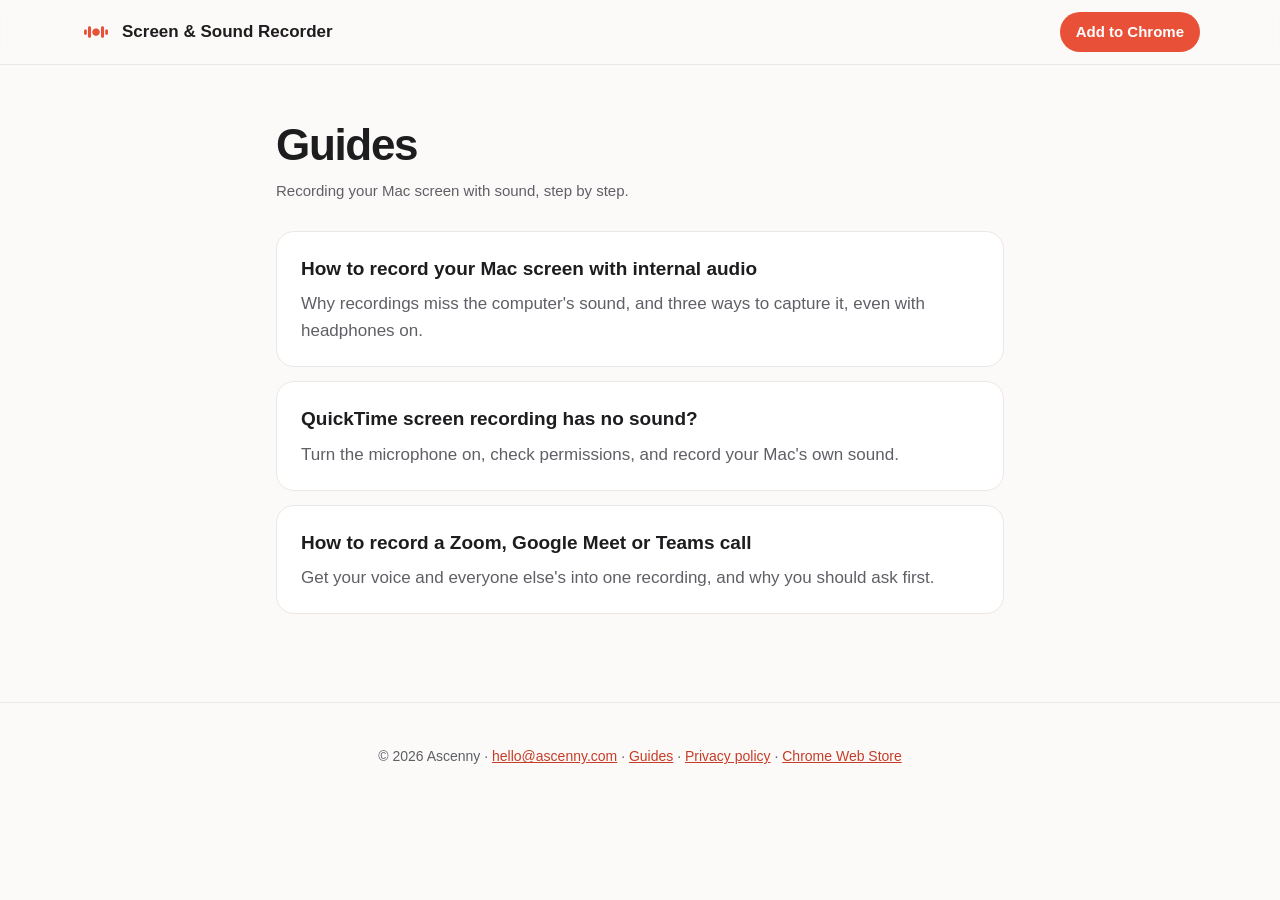
==== guides/index.html @ 5144b342 "Add three guides on recording a Mac screen with sound" ====
<!doctype html>
<html lang="en">
<head>
  <meta charset="utf-8">
  <meta name="viewport" content="width=device-width, initial-scale=1">
  <title>Guides: Recording Your Mac Screen with Sound</title>
  <meta name="description" content="Step-by-step guides for recording your Mac screen with the computer's sound and your microphone, fixing silent QuickTime recordings, and recording video calls.">
  <link rel="canonical" href="https://recorder.ascenny.com/guides">
  <link rel="icon" href="/assets/icon.png">
  <meta name="theme-color" content="#e85138">
  <link rel="stylesheet" href="/style.css">
</head>
<body>
  <header class="nav">
    <a class="brand" href="/"><img src="/assets/icon.png" alt="" width="32" height="32">Screen &amp; Sound Recorder</a>
    <a class="button small" href="https://chromewebstore.google.com/detail/gemaaokegkngogofohbmpjndjohbkkob">Add to Chrome</a>
  </header>

  <main>
    <article class="doc">
      <h1>Guides</h1>
      <p class="updated">Recording your Mac screen with sound, step by step.</p>
      <div class="guide-list">
        <a href="/guides/record-mac-screen-with-internal-audio"><h3>How to record your Mac screen with internal audio</h3><p>Why recordings miss the computer's sound, and three ways to capture it, even with headphones on.</p></a>
        <a href="/guides/quicktime-screen-recording-no-sound"><h3>QuickTime screen recording has no sound?</h3><p>Turn the microphone on, check permissions, and record your Mac's own sound.</p></a>
        <a href="/guides/record-video-call-on-mac"><h3>How to record a Zoom, Google Meet or Teams call</h3><p>Get your voice and everyone else's into one recording, and why you should ask first.</p></a>
      </div>
    </article>
  </main>

  <footer>
    <p>© 2026 Ascenny · <a href="mailto:hello@ascenny.com">hello@ascenny.com</a> · <a href="/guides">Guides</a> · <a href="/privacy">Privacy policy</a> · <a href="https://chromewebstore.google.com/detail/gemaaokegkngogofohbmpjndjohbkkob">Chrome Web Store</a></p>
  </footer>
</body>
</html>
---- style.css ----
:root {
  color-scheme: light dark;
  --bg: #fbfaf9;
  --surface: #ffffff;
  --text: #1d1d1f;
  --muted: #5f5f66;
  --line: #ebe7e4;
  --coral: #e85138;
  --coral-dark: #c63d27;
  --maroon: #2a1215;
  --radius: 18px;
}

@media (prefers-color-scheme: dark) {
  :root {
    --bg: #141213;
    --surface: #1e1b1c;
    --text: #f5f3f2;
    --muted: #a8a3a1;
    --line: #2f2a2b;
    --coral: #ff6b4f;
    --coral-dark: #ff8a73;
  }
}

* {
  box-sizing: border-box;
}

html {
  scroll-behavior: smooth;
}

body {
  margin: 0;
  background: var(--bg);
  color: var(--text);
  font: 17px/1.6 -apple-system, BlinkMacSystemFont, "SF Pro Text", "Segoe UI", Roboto, sans-serif;
  -webkit-font-smoothing: antialiased;
}

a {
  color: var(--coral-dark);
}

img,
video {
  display: block;
  max-width: 100%;
  height: auto;
}

.nav {
  position: sticky;
  top: 0;
  z-index: 5;
  display: flex;
  align-items: center;
  justify-content: space-between;
  gap: 16px;
  padding: 12px max(16px, calc((100vw - 1120px) / 2));
  background: color-mix(in srgb, var(--bg) 86%, transparent);
  backdrop-filter: saturate(180%) blur(16px);
  border-bottom: 1px solid var(--line);
}

.brand {
  display: flex;
  align-items: center;
  gap: 10px;
  color: var(--text);
  font-weight: 700;
  text-decoration: none;
}

main > section {
  max-width: 1120px;
  margin: 0 auto;
  padding: 72px 16px 0;
}

.hero {
  text-align: center;
}

.eyebrow {
  margin: 0 0 14px;
  color: var(--coral);
  font-size: 14px;
  font-weight: 700;
  letter-spacing: 0.08em;
  text-transform: uppercase;
}

h1 {
  max-width: 880px;
  margin: 0 auto;
  font-size: clamp(36px, 6vw, 64px);
  line-height: 1.08;
  letter-spacing: -0.03em;
}

h1 span {
  color: var(--coral);
}

h2 {
  margin: 0 0 18px;
  font-size: clamp(28px, 4vw, 40px);
  line-height: 1.15;
  letter-spacing: -0.02em;
}

h3 {
  margin: 0 0 6px;
  font-size: 19px;
}

.lede {
  max-width: 680px;
  margin: 22px auto 0;
  color: var(--muted);
  font-size: 20px;
}

.actions {
  display: flex;
  flex-wrap: wrap;
  align-items: center;
  justify-content: center;
  gap: 14px 24px;
  margin-top: 32px;
}

.button {
  display: inline-block;
  padding: 14px 26px;
  border-radius: 999px;
  background: var(--coral);
  color: #fff;
  font-weight: 700;
  text-decoration: none;
  box-shadow: 0 8px 24px color-mix(in srgb, var(--coral) 32%, transparent);
  transition: transform 120ms ease, filter 120ms ease;
}

.button:hover {
  filter: brightness(1.06);
  transform: translateY(-1px);
}

.button.small {
  flex: none;
  padding: 8px 16px;
  font-size: 15px;
  white-space: nowrap;
  box-shadow: none;
}

.link {
  font-weight: 600;
}

.fine {
  margin: 14px 0 0;
  color: var(--muted);
  font-size: 14px;
}

.demo {
  text-align: center;
}

.demo video {
  width: 100%;
  border-radius: var(--radius);
  background: #000;
  box-shadow: 0 24px 70px rgba(42, 18, 21, 0.25);
}

.problem,
.private {
  max-width: 760px !important;
}

.problem p,
.private p {
  color: var(--muted);
  font-size: 19px;
}

.steps ol {
  display: grid;
  grid-template-columns: repeat(3, minmax(0, 1fr));
  gap: 24px;
  margin: 0;
  padding: 0;
  list-style: none;
  counter-reset: step;
}

.steps li {
  counter-increment: step;
}

.steps img {
  margin-bottom: 16px;
  border: 1px solid var(--line);
  border-radius: 14px;
}

.steps h3::before {
  content: counter(step) ". ";
  color: var(--coral);
}

.steps p,
.grid p {
  margin: 0;
  color: var(--muted);
}

.grid {
  display: grid;
  grid-template-columns: repeat(3, minmax(0, 1fr));
  gap: 16px;
}

.grid > div {
  padding: 24px;
  border: 1px solid var(--line);
  border-radius: var(--radius);
  background: var(--surface);
}

.private {
  padding: 48px 32px !important;
  margin-top: 72px !important;
  border-radius: 28px;
  background: linear-gradient(135deg, var(--maroon), #6b1f1a 55%, var(--coral));
  color: #fff;
  text-align: center;
}

.private p {
  color: rgba(255, 255, 255, 0.86);
}

.private .link {
  color: #fff;
}

.faq details {
  border-bottom: 1px solid var(--line);
}

.faq summary {
  padding: 18px 0;
  font-weight: 650;
  cursor: pointer;
}

.faq details p {
  margin: 0 0 20px;
  color: var(--muted);
}

.cta {
  display: flex;
  flex-direction: column;
  align-items: center;
  text-align: center;
}

.cta img {
  margin-bottom: 12px;
}

.doc {
  max-width: 760px;
  margin: 0 auto;
  padding: 56px 16px 0;
}

.doc h1 {
  margin: 0;
  font-size: clamp(32px, 5vw, 44px);
}

.doc h2 {
  margin: 40px 0 12px;
  font-size: 24px;
}

.doc .updated {
  margin: 10px 0 28px;
  color: var(--muted);
  font-size: 15px;
}

.doc li {
  margin: 6px 0;
}

.doc .table {
  overflow-x: auto;
}

.doc table {
  width: 100%;
  border-collapse: collapse;
  font-size: 15px;
}

.doc th,
.doc td {
  padding: 10px 12px;
  border: 1px solid var(--line);
  text-align: left;
  vertical-align: top;
}

.doc th {
  background: var(--surface);
}

.doc h3 {
  margin: 24px 0 6px;
}

.doc ol li,
.doc ul li {
  margin: 8px 0;
}

.crumbs {
  margin: 0 0 12px;
  font-size: 15px;
  font-weight: 600;
}

.crumbs a {
  text-decoration: none;
}

.answer {
  margin: 0 0 8px;
  padding: 4px 22px;
  border-left: 4px solid var(--coral);
  border-radius: 12px;
  background: var(--surface);
}

.cta-box {
  margin: 48px 0 8px;
  padding: 32px 24px;
  border-radius: 24px;
  background: linear-gradient(135deg, var(--maroon), #6b1f1a 55%, var(--coral));
  color: #fff;
  text-align: center;
}

.cta-box h2 {
  margin: 0 0 8px;
}

.cta-box p {
  margin: 0 0 20px;
  color: rgba(255, 255, 255, 0.86);
}

.cta-box .button {
  background: #fff;
  color: var(--maroon);
  box-shadow: none;
}

.guide-list {
  display: grid;
  gap: 14px;
}

.guide-list a,
.grid a.card {
  display: block;
  padding: 22px 24px;
  border: 1px solid var(--line);
  border-radius: var(--radius);
  background: var(--surface);
  color: var(--text);
  text-decoration: none;
  transition: border-color 120ms ease, transform 120ms ease;
}

.guide-list a:hover,
.grid a.card:hover {
  border-color: var(--coral);
  transform: translateY(-1px);
}

.guide-list h3 {
  margin: 0 0 6px;
}

.guide-list p {
  margin: 0;
  color: var(--muted);
}

footer {
  margin-top: 88px;
  padding: 28px 16px 40px;
  border-top: 1px solid var(--line);
  color: var(--muted);
  font-size: 14px;
  text-align: center;
}

@media (max-width: 820px) {
  .brand {
    font-size: 15px;
    line-height: 1.2;
  }

  .steps ol,
  .grid {
    grid-template-columns: minmax(0, 1fr);
  }

  main > section {
    padding-top: 56px;
  }

  .private {
    margin: 56px 16px 0 !important;
    padding: 36px 22px !important;
  }
}
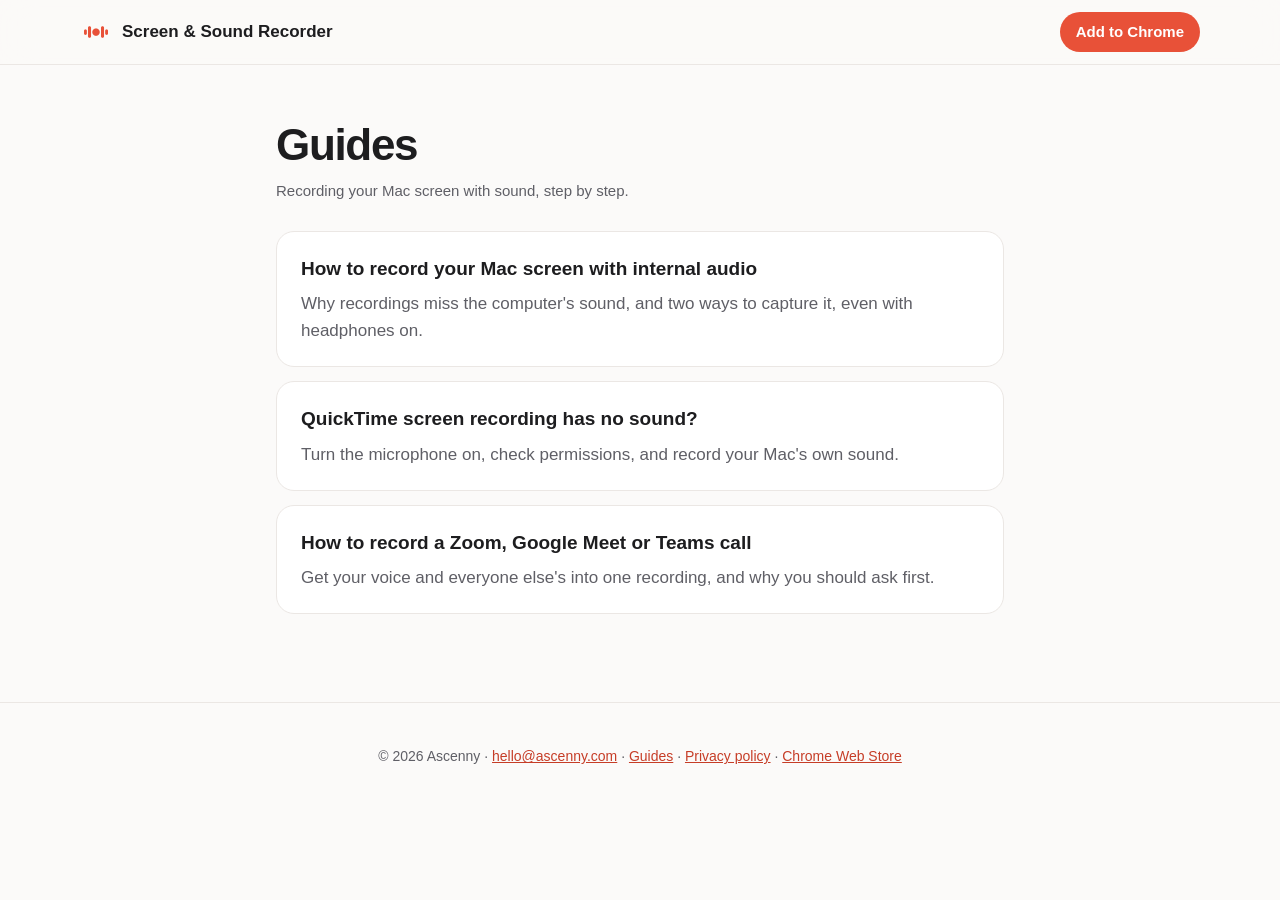
==== commit adcb310a: "Talk about QuickTime only when explaining missing computer sound" ====
--- a/guides/index.html
+++ b/guides/index.html
@@ -21,7 +21,7 @@
       <h1>Guides</h1>
       <p class="updated">Recording your Mac screen with sound, step by step.</p>
       <div class="guide-list">
-        <a href="/guides/record-mac-screen-with-internal-audio"><h3>How to record your Mac screen with internal audio</h3><p>Why recordings miss the computer's sound, and three ways to capture it, even with headphones on.</p></a>
+        <a href="/guides/record-mac-screen-with-internal-audio"><h3>How to record your Mac screen with internal audio</h3><p>Why recordings miss the computer's sound, and two ways to capture it, even with headphones on.</p></a>
         <a href="/guides/quicktime-screen-recording-no-sound"><h3>QuickTime screen recording has no sound?</h3><p>Turn the microphone on, check permissions, and record your Mac's own sound.</p></a>
         <a href="/guides/record-video-call-on-mac"><h3>How to record a Zoom, Google Meet or Teams call</h3><p>Get your voice and everyone else's into one recording, and why you should ask first.</p></a>
       </div>
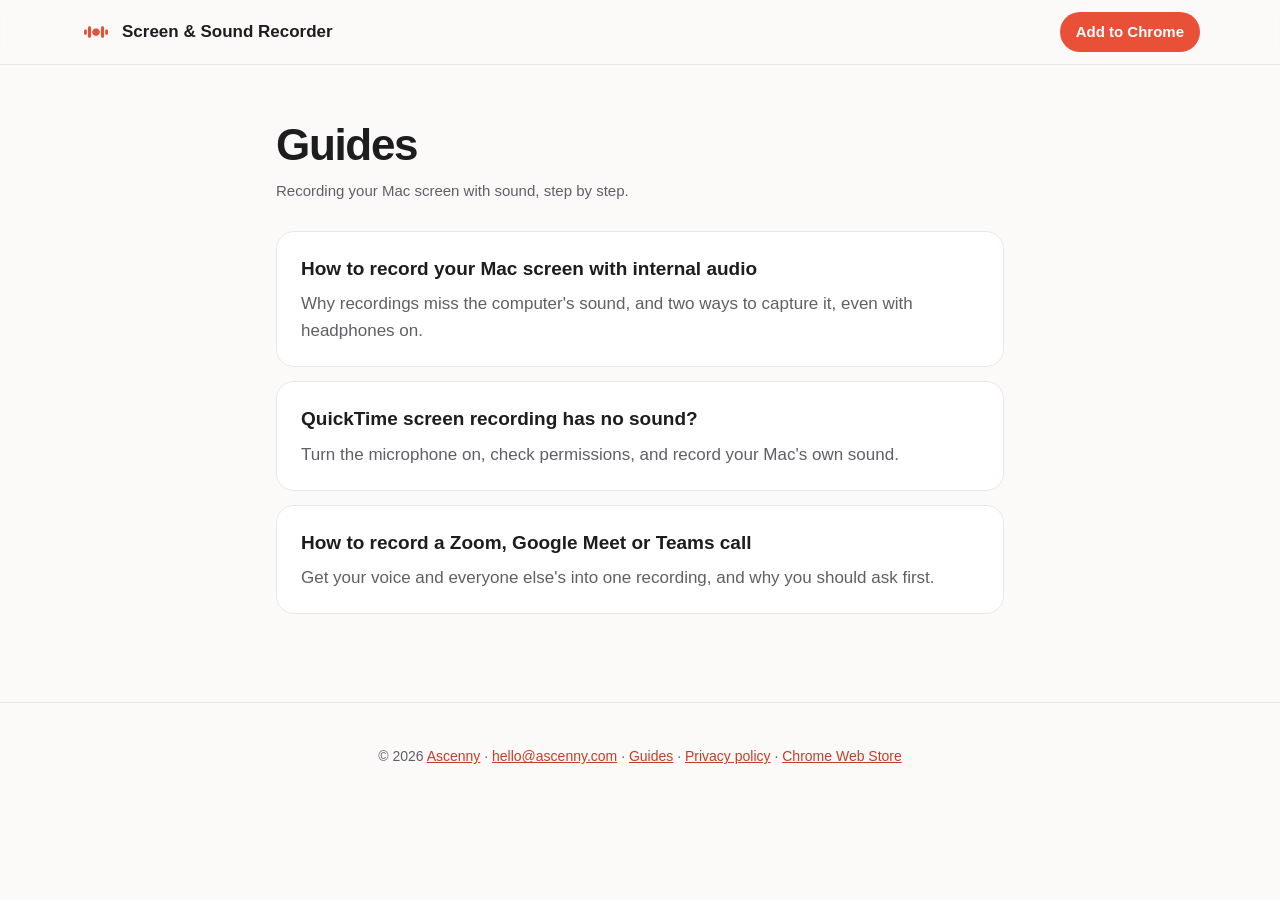
==== commit 831a3728: "Link Ascenny to ascenny.com The footer, the publisher in the structured data and llms.txt now point " ====
--- a/guides/index.html
+++ b/guides/index.html
@@ -29,7 +29,7 @@
   </main>
 
   <footer>
-    <p>© 2026 Ascenny · <a href="mailto:hello@ascenny.com">hello@ascenny.com</a> · <a href="/guides">Guides</a> · <a href="/privacy">Privacy policy</a> · <a href="https://chromewebstore.google.com/detail/gemaaokegkngogofohbmpjndjohbkkob">Chrome Web Store</a></p>
+    <p>© 2026 <a href="https://ascenny.com/">Ascenny</a> · <a href="mailto:hello@ascenny.com">hello@ascenny.com</a> · <a href="/guides">Guides</a> · <a href="/privacy">Privacy policy</a> · <a href="https://chromewebstore.google.com/detail/gemaaokegkngogofohbmpjndjohbkkob">Chrome Web Store</a></p>
   </footer>
 </body>
 </html>
